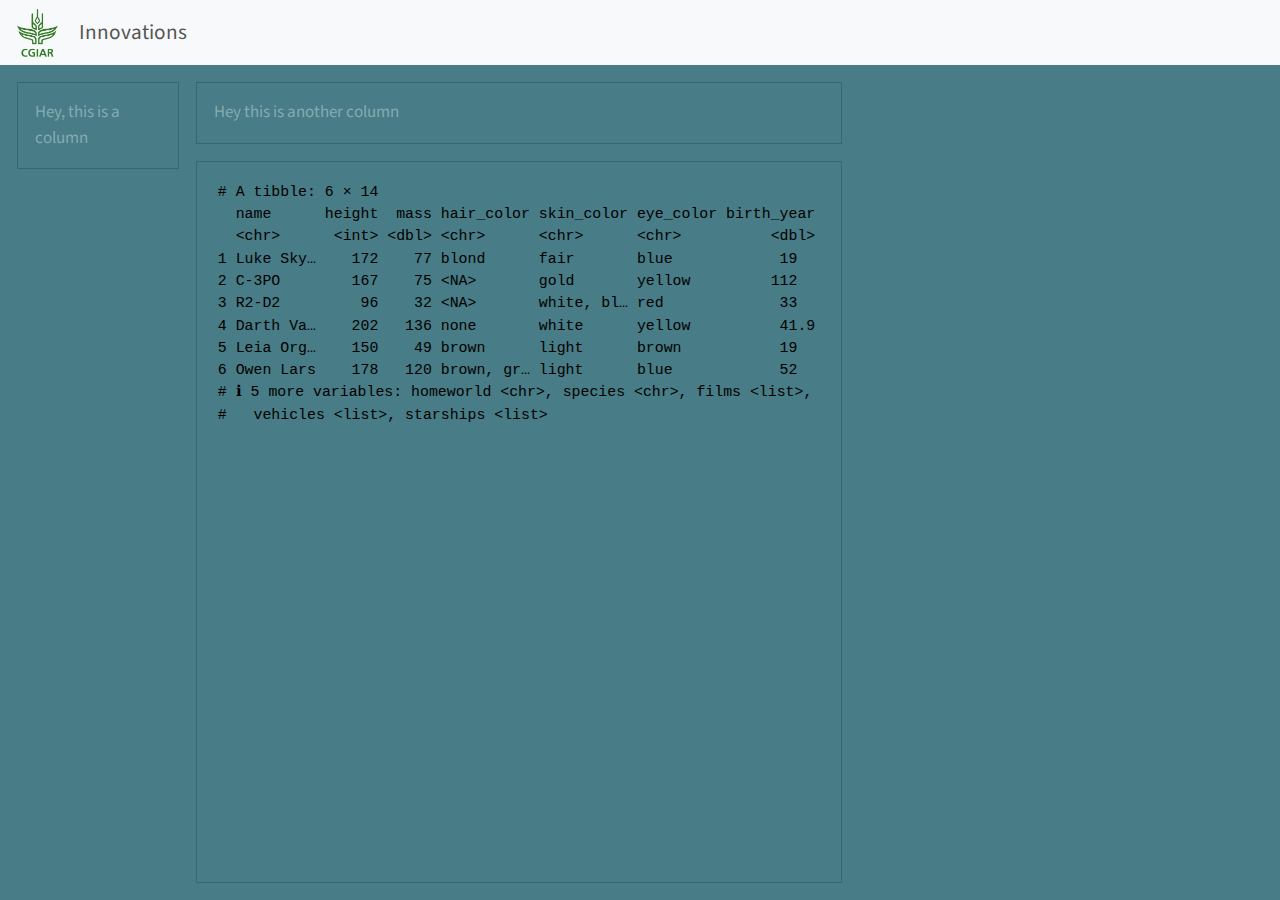
==== dashboard.html @ e95dbb56 "Built site for gh-pages" ====
<!DOCTYPE html>
<html xmlns="http://www.w3.org/1999/xhtml" lang="en" xml:lang="en"><head>

<meta charset="utf-8">
<meta name="generator" content="quarto-1.6.40">

<meta name="viewport" content="width=device-width, initial-scale=1.0, user-scalable=yes">


<title>Innovations – CGIAR Innovations at Scale</title>
<style>
code{white-space: pre-wrap;}
span.smallcaps{font-variant: small-caps;}
div.columns{display: flex; gap: min(4vw, 1.5em);}
div.column{flex: auto; overflow-x: auto;}
div.hanging-indent{margin-left: 1.5em; text-indent: -1.5em;}
ul.task-list{list-style: none;}
ul.task-list li input[type="checkbox"] {
  width: 0.8em;
  margin: 0 0.8em 0.2em -1em; /* quarto-specific, see https://github.com/quarto-dev/quarto-cli/issues/4556 */ 
  vertical-align: middle;
}
</style>


<script src="site_libs/quarto-nav/quarto-nav.js"></script>
<script src="site_libs/quarto-nav/headroom.min.js"></script>
<script src="site_libs/clipboard/clipboard.min.js"></script>
<script src="site_libs/quarto-search/autocomplete.umd.js"></script>
<script src="site_libs/quarto-search/fuse.min.js"></script>
<script src="site_libs/quarto-search/quarto-search.js"></script>
<meta name="quarto:offset" content="./">
<script src="site_libs/quarto-html/quarto.js"></script>
<script src="site_libs/quarto-html/popper.min.js"></script>
<script src="site_libs/quarto-html/tippy.umd.min.js"></script>
<script src="site_libs/quarto-html/anchor.min.js"></script>
<link href="site_libs/quarto-html/tippy.css" rel="stylesheet">
<link href="site_libs/quarto-html/quarto-syntax-highlighting-dark-8ea72dc5fed832574809a9c94082fbbb.css" rel="stylesheet" id="quarto-text-highlighting-styles">
<script src="site_libs/bootstrap/bootstrap.min.js"></script>
<link href="site_libs/bootstrap/bootstrap-icons.css" rel="stylesheet">
<link href="site_libs/bootstrap/bootstrap-771c8a60029a9d2891e4bfb65aa02daa.min.css" rel="stylesheet" append-hash="true" id="quarto-bootstrap" data-mode="dark">
<script src="site_libs/quarto-dashboard/quarto-dashboard.js"></script>
<script src="site_libs/quarto-dashboard/stickythead.js"></script>
<script src="site_libs/quarto-dashboard/datatables.min.js" kdttablesentinel="true"></script>
<script src="site_libs/quarto-dashboard/pdfmake.min.js" kdttablesentinel="true"></script>
<script src="site_libs/quarto-dashboard/vfs_fonts.js" kdttablesentinel="true"></script>
<script src="site_libs/quarto-dashboard/web-components.js" type="module"></script>
<script src="site_libs/quarto-dashboard/components.js"></script>
<link href="site_libs/quarto-dashboard/datatables.min.css" rel="stylesheet" kdttablesentinel="true">
<script id="quarto-search-options" type="application/json">{
  "location": "sidebar",
  "copy-button": false,
  "collapse-after": 3,
  "panel-placement": "start",
  "type": "textbox",
  "limit": 50,
  "keyboard-shortcut": [
    "f",
    "/",
    "s"
  ],
  "show-item-context": false,
  "language": {
    "search-no-results-text": "No results",
    "search-matching-documents-text": "matching documents",
    "search-copy-link-title": "Copy link to search",
    "search-hide-matches-text": "Hide additional matches",
    "search-more-match-text": "more match in this document",
    "search-more-matches-text": "more matches in this document",
    "search-clear-button-title": "Clear",
    "search-text-placeholder": "",
    "search-detached-cancel-button-title": "Cancel",
    "search-submit-button-title": "Submit",
    "search-label": "Search"
  }
}</script>


</head>

<body class="quarto-dashboard nav-sidebar dashboard-fill fullcontent">

<header id="quarto-dashboard-header">
<nav class="navbar navbar-expand-md slim" data-bs-theme="dark">
  <div class="navbar-container container-fluid">
    <button class="navbar-toggler hidden" type="button" data-bs-toggle="collapse" data-bs-target="#dashboard-collapse" aria-controls="dashboard-collapse" aria-expanded="false" aria-label="Toggle navigation">
      <span class="navbar-toggler-icon"></span>
    </button>    


    <div class="navbar-brand-container">       
    <a href="#"><img src="images/CGIAR.png" alt="" class="navbar-logo d-inline-block"></a>
      <div class="navbar-title">
        <div class="navbar-title-text"><a href="#">Innovations</a></div>
        
        
      </div>
    </div>
</div>
</nav>
</header>
<div id="quarto-search-results"></div>
<!-- content -->
<div id="quarto-content" class="quarto-container page-layout-custom quarto-dashboard-content bslib-gap-spacing html-fill-container bslib-page-fill">
<!-- sidebar -->
<!-- margin-sidebar -->
<!-- main -->

<div class="bslib-grid-item html-fill-item bslib-grid" data-layout="fill" style="display: grid; grid-template-columns: minmax(3em, 20fr) minmax(3em, 80fr) minmax(3em, 50fr);
grid-auto-rows: minmax(0, 1fr);">
<div class="bslib-grid" style="display: grid; grid-template-rows: minmax(3em, max-content); grid-auto-columns: minmax(0, 1fr);">
<div class="card bslib-card html-fill-container" data-fill="false" data-bslib-card-init="" data-require-bs-caller="card()" data-full-screen="false">
<div class="card-body html-fill-item html-fill-container">
<p>Hey, this is a column</p>
</div>
<bslib-tooltip placement="auto" bsoptions="[]" data-require-bs-version="5" data-require-bs-caller="tooltip()">
    <template>Expand</template>
    <span class="bslib-full-screen-enter badge rounded-pill">
        <svg xmlns="http://www.w3.org/2000/svg" viewbox="0 0 24 24" style="height:1em;width:1em;" aria-hidden="true" role="img"><path d="M20 5C20 4.4 19.6 4 19 4H13C12.4 4 12 3.6 12 3C12 2.4 12.4 2 13 2H21C21.6 2 22 2.4 22 3V11C22 11.6 21.6 12 21 12C20.4 12 20 11.6 20 11V5ZM4 19C4 19.6 4.4 20 5 20H11C11.6 20 12 20.4 12 21C12 21.6 11.6 22 11 22H3C2.4 22 2 21.6 2 21V13C2 12.4 2.4 12 3 12C3.6 12 4 12.4 4 13V19Z"></path></svg>
    </span>
</bslib-tooltip><script data-bslib-card-init="">bslib.Card.initializeAllCards();</script></div>
</div><div class="bslib-grid" style="display: grid; grid-template-rows: minmax(3em, max-content) minmax(3em, 1fr); grid-auto-columns: minmax(0, 1fr);">
<div class="card bslib-card html-fill-container" data-fill="false" data-bslib-card-init="" data-require-bs-caller="card()" data-full-screen="false">
<div class="card-body html-fill-item html-fill-container">
<p>Hey this is another column</p>
</div>
<bslib-tooltip placement="auto" bsoptions="[]" data-require-bs-version="5" data-require-bs-caller="tooltip()">
    <template>Expand</template>
    <span class="bslib-full-screen-enter badge rounded-pill">
        <svg xmlns="http://www.w3.org/2000/svg" viewbox="0 0 24 24" style="height:1em;width:1em;" aria-hidden="true" role="img"><path d="M20 5C20 4.4 19.6 4 19 4H13C12.4 4 12 3.6 12 3C12 2.4 12.4 2 13 2H21C21.6 2 22 2.4 22 3V11C22 11.6 21.6 12 21 12C20.4 12 20 11.6 20 11V5ZM4 19C4 19.6 4.4 20 5 20H11C11.6 20 12 20.4 12 21C12 21.6 11.6 22 11 22H3C2.4 22 2 21.6 2 21V13C2 12.4 2.4 12 3 12C3.6 12 4 12.4 4 13V19Z"></path></svg>
    </span>
</bslib-tooltip><script data-bslib-card-init="">bslib.Card.initializeAllCards();</script></div>
<div class="card cell bslib-card html-fill-container" data-bslib-card-init="" data-require-bs-caller="card()" data-full-screen="false">
<div class="card-body html-fill-item html-fill-container">
<div class="cell-output cell-output-stdout html-fill-item html-fill-container">
<pre><code># A tibble: 6 × 14
  name      height  mass hair_color skin_color eye_color birth_year sex   gender
  &lt;chr&gt;      &lt;int&gt; &lt;dbl&gt; &lt;chr&gt;      &lt;chr&gt;      &lt;chr&gt;          &lt;dbl&gt; &lt;chr&gt; &lt;chr&gt; 
1 Luke Sky…    172    77 blond      fair       blue            19   male  mascu…
2 C-3PO        167    75 &lt;NA&gt;       gold       yellow         112   none  mascu…
3 R2-D2         96    32 &lt;NA&gt;       white, bl… red             33   none  mascu…
4 Darth Va…    202   136 none       white      yellow          41.9 male  mascu…
5 Leia Org…    150    49 brown      light      brown           19   fema… femin…
6 Owen Lars    178   120 brown, gr… light      blue            52   male  mascu…
# ℹ 5 more variables: homeworld &lt;chr&gt;, species &lt;chr&gt;, films &lt;list&gt;,
#   vehicles &lt;list&gt;, starships &lt;list&gt;</code></pre>
</div>
</div>
<bslib-tooltip placement="auto" bsoptions="[]" data-require-bs-version="5" data-require-bs-caller="tooltip()">
    <template>Expand</template>
    <span class="bslib-full-screen-enter badge rounded-pill">
        <svg xmlns="http://www.w3.org/2000/svg" viewbox="0 0 24 24" style="height:1em;width:1em;" aria-hidden="true" role="img"><path d="M20 5C20 4.4 19.6 4 19 4H13C12.4 4 12 3.6 12 3C12 2.4 12.4 2 13 2H21C21.6 2 22 2.4 22 3V11C22 11.6 21.6 12 21 12C20.4 12 20 11.6 20 11V5ZM4 19C4 19.6 4.4 20 5 20H11C11.6 20 12 20.4 12 21C12 21.6 11.6 22 11 22H3C2.4 22 2 21.6 2 21V13C2 12.4 2.4 12 3 12C3.6 12 4 12.4 4 13V19Z"></path></svg>
    </span>
</bslib-tooltip><script data-bslib-card-init="">bslib.Card.initializeAllCards();</script></div>
</div><div class="bslib-grid" style="display: grid; grid-template-rows: ; grid-auto-columns: minmax(0, 1fr);">


<div id="3ade8a4a-fb1d-4a6c-8409-ac45482d5fc9" class="hidden">

</div>
</div>
</div>


<script id="quarto-html-after-body" type="application/javascript">
window.document.addEventListener("DOMContentLoaded", function (event) {
  const toggleBodyColorMode = (bsSheetEl) => {
    const mode = bsSheetEl.getAttribute("data-mode");
    const bodyEl = window.document.querySelector("body");
    if (mode === "dark") {
      bodyEl.classList.add("quarto-dark");
      bodyEl.classList.remove("quarto-light");
    } else {
      bodyEl.classList.add("quarto-light");
      bodyEl.classList.remove("quarto-dark");
    }
  }
  const toggleBodyColorPrimary = () => {
    const bsSheetEl = window.document.querySelector("link#quarto-bootstrap");
    if (bsSheetEl) {
      toggleBodyColorMode(bsSheetEl);
    }
  }
  toggleBodyColorPrimary();  
  const icon = "";
  const anchorJS = new window.AnchorJS();
  anchorJS.options = {
    placement: 'right',
    icon: icon
  };
  anchorJS.add('.anchored');
  const isCodeAnnotation = (el) => {
    for (const clz of el.classList) {
      if (clz.startsWith('code-annotation-')) {                     
        return true;
      }
    }
    return false;
  }
  const onCopySuccess = function(e) {
    // button target
    const button = e.trigger;
    // don't keep focus
    button.blur();
    // flash "checked"
    button.classList.add('code-copy-button-checked');
    var currentTitle = button.getAttribute("title");
    button.setAttribute("title", "Copied!");
    let tooltip;
    if (window.bootstrap) {
      button.setAttribute("data-bs-toggle", "tooltip");
      button.setAttribute("data-bs-placement", "left");
      button.setAttribute("data-bs-title", "Copied!");
      tooltip = new bootstrap.Tooltip(button, 
        { trigger: "manual", 
          customClass: "code-copy-button-tooltip",
          offset: [0, -8]});
      tooltip.show();    
    }
    setTimeout(function() {
      if (tooltip) {
        tooltip.hide();
        button.removeAttribute("data-bs-title");
        button.removeAttribute("data-bs-toggle");
        button.removeAttribute("data-bs-placement");
      }
      button.setAttribute("title", currentTitle);
      button.classList.remove('code-copy-button-checked');
    }, 1000);
    // clear code selection
    e.clearSelection();
  }
  const getTextToCopy = function(trigger) {
      const codeEl = trigger.previousElementSibling.cloneNode(true);
      for (const childEl of codeEl.children) {
        if (isCodeAnnotation(childEl)) {
          childEl.remove();
        }
      }
      return codeEl.innerText;
  }
  const clipboard = new window.ClipboardJS('.code-copy-button:not([data-in-quarto-modal])', {
    text: getTextToCopy
  });
  clipboard.on('success', onCopySuccess);
  if (window.document.getElementById('quarto-embedded-source-code-modal')) {
    const clipboardModal = new window.ClipboardJS('.code-copy-button[data-in-quarto-modal]', {
      text: getTextToCopy,
      container: window.document.getElementById('quarto-embedded-source-code-modal')
    });
    clipboardModal.on('success', onCopySuccess);
  }
    var localhostRegex = new RegExp(/^(?:http|https):\/\/localhost\:?[0-9]*\//);
    var mailtoRegex = new RegExp(/^mailto:/);
      var filterRegex = new RegExp("https:\/\/isabellarmonteiro\.github\.io\/bd_dashboard\/");
    var isInternal = (href) => {
        return filterRegex.test(href) || localhostRegex.test(href) || mailtoRegex.test(href);
    }
    // Inspect non-navigation links and adorn them if external
 	var links = window.document.querySelectorAll('a[href]:not(.nav-link):not(.navbar-brand):not(.toc-action):not(.sidebar-link):not(.sidebar-item-toggle):not(.pagination-link):not(.no-external):not([aria-hidden]):not(.dropdown-item):not(.quarto-navigation-tool):not(.about-link)');
    for (var i=0; i<links.length; i++) {
      const link = links[i];
      if (!isInternal(link.href)) {
        // undo the damage that might have been done by quarto-nav.js in the case of
        // links that we want to consider external
        if (link.dataset.originalHref !== undefined) {
          link.href = link.dataset.originalHref;
        }
      }
    }
  function tippyHover(el, contentFn, onTriggerFn, onUntriggerFn) {
    const config = {
      allowHTML: true,
      maxWidth: 500,
      delay: 100,
      arrow: false,
      appendTo: function(el) {
          return el.parentElement;
      },
      interactive: true,
      interactiveBorder: 10,
      theme: 'quarto',
      placement: 'bottom-start',
    };
    if (contentFn) {
      config.content = contentFn;
    }
    if (onTriggerFn) {
      config.onTrigger = onTriggerFn;
    }
    if (onUntriggerFn) {
      config.onUntrigger = onUntriggerFn;
    }
    window.tippy(el, config); 
  }
  const noterefs = window.document.querySelectorAll('a[role="doc-noteref"]');
  for (var i=0; i<noterefs.length; i++) {
    const ref = noterefs[i];
    tippyHover(ref, function() {
      // use id or data attribute instead here
      let href = ref.getAttribute('data-footnote-href') || ref.getAttribute('href');
      try { href = new URL(href).hash; } catch {}
      const id = href.replace(/^#\/?/, "");
      const note = window.document.getElementById(id);
      if (note) {
        return note.innerHTML;
      } else {
        return "";
      }
    });
  }
  const xrefs = window.document.querySelectorAll('a.quarto-xref');
  const processXRef = (id, note) => {
    // Strip column container classes
    const stripColumnClz = (el) => {
      el.classList.remove("page-full", "page-columns");
      if (el.children) {
        for (const child of el.children) {
          stripColumnClz(child);
        }
      }
    }
    stripColumnClz(note)
    if (id === null || id.startsWith('sec-')) {
      // Special case sections, only their first couple elements
      const container = document.createElement("div");
      if (note.children && note.children.length > 2) {
        container.appendChild(note.children[0].cloneNode(true));
        for (let i = 1; i < note.children.length; i++) {
          const child = note.children[i];
          if (child.tagName === "P" && child.innerText === "") {
            continue;
          } else {
            container.appendChild(child.cloneNode(true));
            break;
          }
        }
        if (window.Quarto?.typesetMath) {
          window.Quarto.typesetMath(container);
        }
        return container.innerHTML
      } else {
        if (window.Quarto?.typesetMath) {
          window.Quarto.typesetMath(note);
        }
        return note.innerHTML;
      }
    } else {
      // Remove any anchor links if they are present
      const anchorLink = note.querySelector('a.anchorjs-link');
      if (anchorLink) {
        anchorLink.remove();
      }
      if (window.Quarto?.typesetMath) {
        window.Quarto.typesetMath(note);
      }
      if (note.classList.contains("callout")) {
        return note.outerHTML;
      } else {
        return note.innerHTML;
      }
    }
  }
  for (var i=0; i<xrefs.length; i++) {
    const xref = xrefs[i];
    tippyHover(xref, undefined, function(instance) {
      instance.disable();
      let url = xref.getAttribute('href');
      let hash = undefined; 
      if (url.startsWith('#')) {
        hash = url;
      } else {
        try { hash = new URL(url).hash; } catch {}
      }
      if (hash) {
        const id = hash.replace(/^#\/?/, "");
        const note = window.document.getElementById(id);
        if (note !== null) {
          try {
            const html = processXRef(id, note.cloneNode(true));
            instance.setContent(html);
          } finally {
            instance.enable();
            instance.show();
          }
        } else {
          // See if we can fetch this
          fetch(url.split('#')[0])
          .then(res => res.text())
          .then(html => {
            const parser = new DOMParser();
            const htmlDoc = parser.parseFromString(html, "text/html");
            const note = htmlDoc.getElementById(id);
            if (note !== null) {
              const html = processXRef(id, note);
              instance.setContent(html);
            } 
          }).finally(() => {
            instance.enable();
            instance.show();
          });
        }
      } else {
        // See if we can fetch a full url (with no hash to target)
        // This is a special case and we should probably do some content thinning / targeting
        fetch(url)
        .then(res => res.text())
        .then(html => {
          const parser = new DOMParser();
          const htmlDoc = parser.parseFromString(html, "text/html");
          const note = htmlDoc.querySelector('main.content');
          if (note !== null) {
            // This should only happen for chapter cross references
            // (since there is no id in the URL)
            // remove the first header
            if (note.children.length > 0 && note.children[0].tagName === "HEADER") {
              note.children[0].remove();
            }
            const html = processXRef(null, note);
            instance.setContent(html);
          } 
        }).finally(() => {
          instance.enable();
          instance.show();
        });
      }
    }, function(instance) {
    });
  }
      let selectedAnnoteEl;
      const selectorForAnnotation = ( cell, annotation) => {
        let cellAttr = 'data-code-cell="' + cell + '"';
        let lineAttr = 'data-code-annotation="' +  annotation + '"';
        const selector = 'span[' + cellAttr + '][' + lineAttr + ']';
        return selector;
      }
      const selectCodeLines = (annoteEl) => {
        const doc = window.document;
        const targetCell = annoteEl.getAttribute("data-target-cell");
        const targetAnnotation = annoteEl.getAttribute("data-target-annotation");
        const annoteSpan = window.document.querySelector(selectorForAnnotation(targetCell, targetAnnotation));
        const lines = annoteSpan.getAttribute("data-code-lines").split(",");
        const lineIds = lines.map((line) => {
          return targetCell + "-" + line;
        })
        let top = null;
        let height = null;
        let parent = null;
        if (lineIds.length > 0) {
            //compute the position of the single el (top and bottom and make a div)
            const el = window.document.getElementById(lineIds[0]);
            top = el.offsetTop;
            height = el.offsetHeight;
            parent = el.parentElement.parentElement;
          if (lineIds.length > 1) {
            const lastEl = window.document.getElementById(lineIds[lineIds.length - 1]);
            const bottom = lastEl.offsetTop + lastEl.offsetHeight;
            height = bottom - top;
          }
          if (top !== null && height !== null && parent !== null) {
            // cook up a div (if necessary) and position it 
            let div = window.document.getElementById("code-annotation-line-highlight");
            if (div === null) {
              div = window.document.createElement("div");
              div.setAttribute("id", "code-annotation-line-highlight");
              div.style.position = 'absolute';
              parent.appendChild(div);
            }
            div.style.top = top - 2 + "px";
            div.style.height = height + 4 + "px";
            div.style.left = 0;
            let gutterDiv = window.document.getElementById("code-annotation-line-highlight-gutter");
            if (gutterDiv === null) {
              gutterDiv = window.document.createElement("div");
              gutterDiv.setAttribute("id", "code-annotation-line-highlight-gutter");
              gutterDiv.style.position = 'absolute';
              const codeCell = window.document.getElementById(targetCell);
              const gutter = codeCell.querySelector('.code-annotation-gutter');
              gutter.appendChild(gutterDiv);
            }
            gutterDiv.style.top = top - 2 + "px";
            gutterDiv.style.height = height + 4 + "px";
          }
          selectedAnnoteEl = annoteEl;
        }
      };
      const unselectCodeLines = () => {
        const elementsIds = ["code-annotation-line-highlight", "code-annotation-line-highlight-gutter"];
        elementsIds.forEach((elId) => {
          const div = window.document.getElementById(elId);
          if (div) {
            div.remove();
          }
        });
        selectedAnnoteEl = undefined;
      };
        // Handle positioning of the toggle
    window.addEventListener(
      "resize",
      throttle(() => {
        elRect = undefined;
        if (selectedAnnoteEl) {
          selectCodeLines(selectedAnnoteEl);
        }
      }, 10)
    );
    function throttle(fn, ms) {
    let throttle = false;
    let timer;
      return (...args) => {
        if(!throttle) { // first call gets through
            fn.apply(this, args);
            throttle = true;
        } else { // all the others get throttled
            if(timer) clearTimeout(timer); // cancel #2
            timer = setTimeout(() => {
              fn.apply(this, args);
              timer = throttle = false;
            }, ms);
        }
      };
    }
      // Attach click handler to the DT
      const annoteDls = window.document.querySelectorAll('dt[data-target-cell]');
      for (const annoteDlNode of annoteDls) {
        annoteDlNode.addEventListener('click', (event) => {
          const clickedEl = event.target;
          if (clickedEl !== selectedAnnoteEl) {
            unselectCodeLines();
            const activeEl = window.document.querySelector('dt[data-target-cell].code-annotation-active');
            if (activeEl) {
              activeEl.classList.remove('code-annotation-active');
            }
            selectCodeLines(clickedEl);
            clickedEl.classList.add('code-annotation-active');
          } else {
            // Unselect the line
            unselectCodeLines();
            clickedEl.classList.remove('code-annotation-active');
          }
        });
      }
  const findCites = (el) => {
    const parentEl = el.parentElement;
    if (parentEl) {
      const cites = parentEl.dataset.cites;
      if (cites) {
        return {
          el,
          cites: cites.split(' ')
        };
      } else {
        return findCites(el.parentElement)
      }
    } else {
      return undefined;
    }
  };
  var bibliorefs = window.document.querySelectorAll('a[role="doc-biblioref"]');
  for (var i=0; i<bibliorefs.length; i++) {
    const ref = bibliorefs[i];
    const citeInfo = findCites(ref);
    if (citeInfo) {
      tippyHover(citeInfo.el, function() {
        var popup = window.document.createElement('div');
        citeInfo.cites.forEach(function(cite) {
          var citeDiv = window.document.createElement('div');
          citeDiv.classList.add('hanging-indent');
          citeDiv.classList.add('csl-entry');
          var biblioDiv = window.document.getElementById('ref-' + cite);
          if (biblioDiv) {
            citeDiv.innerHTML = biblioDiv.innerHTML;
          }
          popup.appendChild(citeDiv);
        });
        return popup.innerHTML;
      });
    }
  }
});
</script>
</div> <!-- /content -->

<script type="application/javascript">
window.document.addEventListener("DOMContentLoaded", function (_event) {
  if (window.bslib.Card) {
    window.bslib.Card.initializeAllCards();
  }
}); 
</script>
  



</body></html>
---- site_libs/quarto-html/tippy.css ----
.tippy-box[data-animation=fade][data-state=hidden]{opacity:0}[data-tippy-root]{max-width:calc(100vw - 10px)}.tippy-box{position:relative;background-color:#333;color:#fff;border-radius:4px;font-size:14px;line-height:1.4;white-space:normal;outline:0;transition-property:transform,visibility,opacity}.tippy-box[data-placement^=top]>.tippy-arrow{bottom:0}.tippy-box[data-placement^=top]>.tippy-arrow:before{bottom:-7px;left:0;border-width:8px 8px 0;border-top-color:initial;transform-origin:center top}.tippy-box[data-placement^=bottom]>.tippy-arrow{top:0}.tippy-box[data-placement^=bottom]>.tippy-arrow:before{top:-7px;left:0;border-width:0 8px 8px;border-bottom-color:initial;transform-origin:center bottom}.tippy-box[data-placement^=left]>.tippy-arrow{right:0}.tippy-box[data-placement^=left]>.tippy-arrow:before{border-width:8px 0 8px 8px;border-left-color:initial;right:-7px;transform-origin:center left}.tippy-box[data-placement^=right]>.tippy-arrow{left:0}.tippy-box[data-placement^=right]>.tippy-arrow:before{left:-7px;border-width:8px 8px 8px 0;border-right-color:initial;transform-origin:center right}.tippy-box[data-inertia][data-state=visible]{transition-timing-function:cubic-bezier(.54,1.5,.38,1.11)}.tippy-arrow{width:16px;height:16px;color:#333}.tippy-arrow:before{content:"";position:absolute;border-color:transparent;border-style:solid}.tippy-content{position:relative;padding:5px 9px;z-index:1}
---- site_libs/quarto-html/quarto-syntax-highlighting-dark-8ea72dc5fed832574809a9c94082fbbb.css ----
/* quarto syntax highlight colors */
:root {
  --quarto-hl-al-color: #f07178;
  --quarto-hl-an-color: #d4d0ab;
  --quarto-hl-at-color: #00e0e0;
  --quarto-hl-bn-color: #d4d0ab;
  --quarto-hl-bu-color: #abe338;
  --quarto-hl-ch-color: #abe338;
  --quarto-hl-co-color: #f8f8f2;
  --quarto-hl-cv-color: #ffd700;
  --quarto-hl-cn-color: #ffd700;
  --quarto-hl-cf-color: #ffa07a;
  --quarto-hl-dt-color: #ffa07a;
  --quarto-hl-dv-color: #d4d0ab;
  --quarto-hl-do-color: #f8f8f2;
  --quarto-hl-er-color: #f07178;
  --quarto-hl-ex-color: #00e0e0;
  --quarto-hl-fl-color: #d4d0ab;
  --quarto-hl-fu-color: #ffa07a;
  --quarto-hl-im-color: #abe338;
  --quarto-hl-in-color: #d4d0ab;
  --quarto-hl-kw-color: #ffa07a;
  --quarto-hl-op-color: #ffa07a;
  --quarto-hl-ot-color: #00e0e0;
  --quarto-hl-pp-color: #dcc6e0;
  --quarto-hl-re-color: #00e0e0;
  --quarto-hl-sc-color: #abe338;
  --quarto-hl-ss-color: #abe338;
  --quarto-hl-st-color: #abe338;
  --quarto-hl-va-color: #00e0e0;
  --quarto-hl-vs-color: #abe338;
  --quarto-hl-wa-color: #dcc6e0;
}

/* other quarto variables */
:root {
  --quarto-font-monospace: SFMono-Regular, Menlo, Monaco, Consolas, "Liberation Mono", "Courier New", monospace;
}

code span.al {
  background-color: #2a0f15;
  font-weight: bold;
  color: #f07178;
}

code span.an {
  color: #d4d0ab;
}

code span.at {
  color: #00e0e0;
}

code span.bn {
  color: #d4d0ab;
}

code span.bu {
  color: #abe338;
}

code span.ch {
  color: #abe338;
}

code span.co {
  font-style: italic;
  color: #f8f8f2;
}

code span.cv {
  color: #ffd700;
}

code span.cn {
  color: #ffd700;
}

code span.cf {
  font-weight: bold;
  color: #ffa07a;
}

code span.dt {
  color: #ffa07a;
}

code span.dv {
  color: #d4d0ab;
}

code span.do {
  color: #f8f8f2;
}

code span.er {
  color: #f07178;
  text-decoration: underline;
}

code span.ex {
  font-weight: bold;
  color: #00e0e0;
}

code span.fl {
  color: #d4d0ab;
}

code span.fu {
  color: #ffa07a;
}

code span.im {
  color: #abe338;
}

code span.in {
  color: #d4d0ab;
}

code span.kw {
  font-weight: bold;
  color: #ffa07a;
}

pre > code.sourceCode > span {
  color: #f8f8f2;
}

code span {
  color: #f8f8f2;
}

code.sourceCode > span {
  color: #f8f8f2;
}

div.sourceCode,
div.sourceCode pre.sourceCode {
  color: #f8f8f2;
}

code span.op {
  color: #ffa07a;
}

code span.ot {
  color: #00e0e0;
}

code span.pp {
  color: #dcc6e0;
}

code span.re {
  background-color: #f8f8f2;
  color: #00e0e0;
}

code span.sc {
  color: #abe338;
}

code span.ss {
  color: #abe338;
}

code span.st {
  color: #abe338;
}

code span.va {
  color: #00e0e0;
}

code span.vs {
  color: #abe338;
}

code span.wa {
  color: #dcc6e0;
}

.prevent-inlining {
  content: "</";
}

/*# sourceMappingURL=74548907a2aa49896d8738a3cf5e8124.css.map */
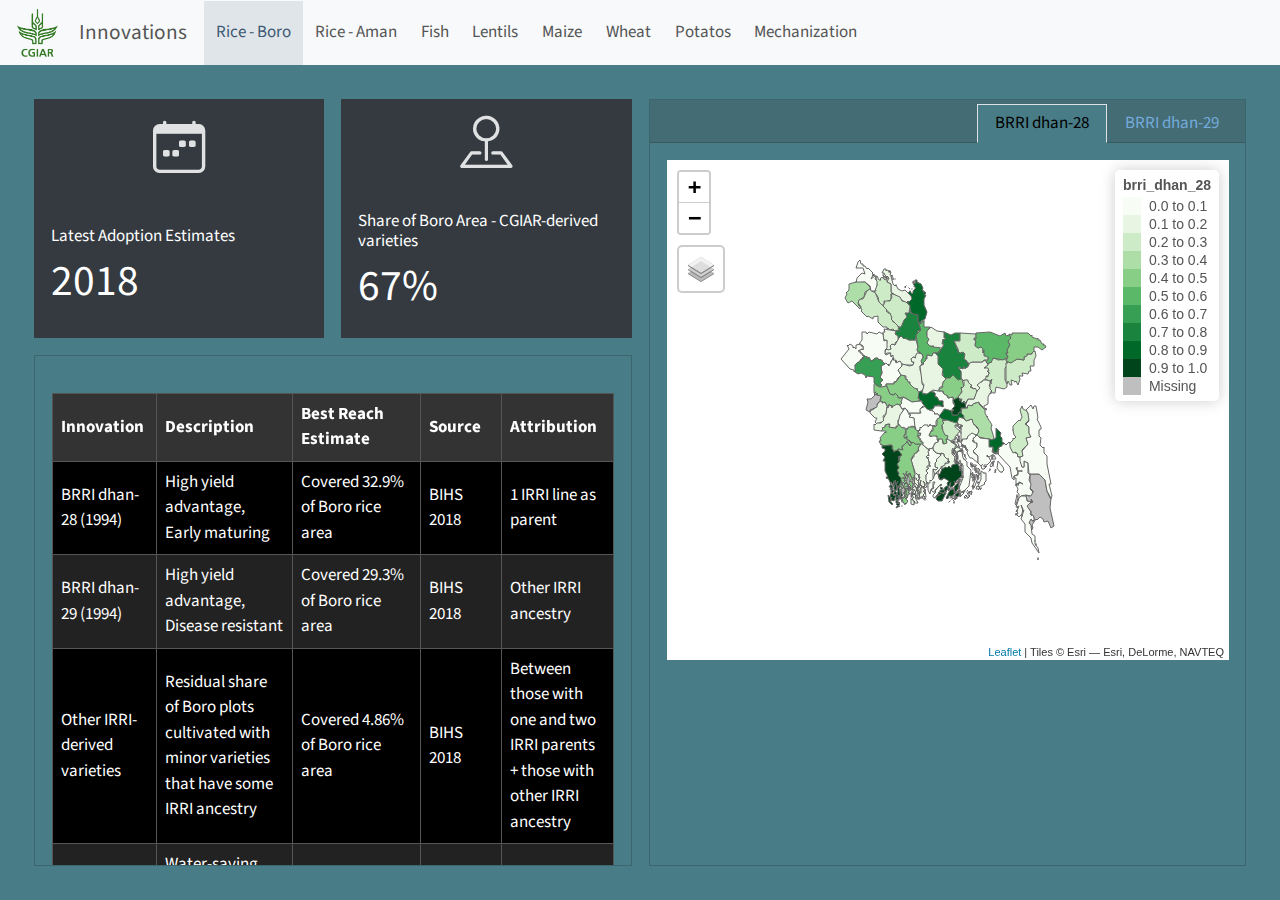
==== commit 7366e955: "Built site for gh-pages" ====
--- a/dashboard.html
+++ b/dashboard.html
@@ -83,7 +83,7 @@
 <header id="quarto-dashboard-header">
 <nav class="navbar navbar-expand-md slim" data-bs-theme="dark">
   <div class="navbar-container container-fluid">
-    <button class="navbar-toggler hidden" type="button" data-bs-toggle="collapse" data-bs-target="#dashboard-collapse" aria-controls="dashboard-collapse" aria-expanded="false" aria-label="Toggle navigation">
+    <button class="navbar-toggler" type="button" data-bs-toggle="collapse" data-bs-target="#dashboard-collapse" aria-controls="dashboard-collapse" aria-expanded="false" aria-label="Toggle navigation">
       <span class="navbar-toggler-icon"></span>
     </button>    
 
@@ -96,22 +96,189 @@
         
       </div>
     </div>
-</div>
+<div id="dashboard-collapse" class="navbar-collapse collapse"><ul class="navbar-nav navbar-nav-scroll me-auto" role="tablist"><li class="nav-item" role="presentation"><a id="tab-rice---boro" class="nav-link active" data-bs-toggle="tab" role="tab" data-bs-target="#rice---boro" data-scrolling="false" href="#rice---boro" aria-controls="rice---boro" aria-selected="true"><span class="nav-link-text">Rice - Boro</span></a></li><li class="nav-item" role="presentation"><a id="tab-rice---aman" class="nav-link" data-bs-toggle="tab" role="tab" data-bs-target="#rice---aman" data-scrolling="false" href="#rice---aman" aria-controls="rice---aman" aria-selected="false"><span class="nav-link-text">Rice - Aman</span></a></li><li class="nav-item" role="presentation"><a id="tab-fish" class="nav-link" data-bs-toggle="tab" role="tab" data-bs-target="#fish" data-scrolling="false" href="#fish" aria-controls="fish" aria-selected="false"><span class="nav-link-text">Fish</span></a></li><li class="nav-item" role="presentation"><a id="tab-lentils" class="nav-link" data-bs-toggle="tab" role="tab" data-bs-target="#lentils" data-scrolling="false" href="#lentils" aria-controls="lentils" aria-selected="false"><span class="nav-link-text">Lentils</span></a></li><li class="nav-item" role="presentation"><a id="tab-maize" class="nav-link" data-bs-toggle="tab" role="tab" data-bs-target="#maize" data-scrolling="false" href="#maize" aria-controls="maize" aria-selected="false"><span class="nav-link-text">Maize</span></a></li><li class="nav-item" role="presentation"><a id="tab-wheat" class="nav-link" data-bs-toggle="tab" role="tab" data-bs-target="#wheat" data-scrolling="false" href="#wheat" aria-controls="wheat" aria-selected="false"><span class="nav-link-text">Wheat</span></a></li><li class="nav-item" role="presentation"><a id="tab-potatos" class="nav-link" data-bs-toggle="tab" role="tab" data-bs-target="#potatos" data-scrolling="false" href="#potatos" aria-controls="potatos" aria-selected="false"><span class="nav-link-text">Potatos</span></a></li><li class="nav-item" role="presentation"><a id="tab-mechanization" class="nav-link" data-bs-toggle="tab" role="tab" data-bs-target="#mechanization" data-scrolling="false" href="#mechanization" aria-controls="mechanization" aria-selected="false"><span class="nav-link-text">Mechanization</span></a></li></ul></div></div>
 </nav>
 </header>
 <div id="quarto-search-results"></div>
 <!-- content -->
-<div id="quarto-content" class="quarto-container page-layout-custom quarto-dashboard-content bslib-gap-spacing html-fill-container bslib-page-fill">
+<div id="quarto-content" class="quarto-container page-layout-custom quarto-dashboard-content bslib-gap-spacing html-fill-container bslib-page-fill quarto-dashboard-pages">
 <!-- sidebar -->
 <!-- margin-sidebar -->
 <!-- main -->
 
-<div class="bslib-grid-item html-fill-item bslib-grid" data-layout="fill" style="display: grid; grid-template-columns: minmax(3em, 20fr) minmax(3em, 80fr) minmax(3em, 50fr);
+<div class="bslib-grid-item html-fill-item tab-content bslib-grid" data-layout="fill" style="display: grid; grid-template-columns: minmax(3em, 1fr);
 grid-auto-rows: minmax(0, 1fr);">
-<div class="bslib-grid" style="display: grid; grid-template-rows: minmax(3em, max-content); grid-auto-columns: minmax(0, 1fr);">
-<div class="card bslib-card html-fill-container" data-fill="false" data-bslib-card-init="" data-require-bs-caller="card()" data-full-screen="false">
+<div id="rice---boro" class="dashboard-page tab-pane show active html-fill-item html-fill-container" data-orientation="columns" aria-labelledby="tab-rice---boro">
+<div class="html-fill-item html-fill-container bslib-grid" style="display: grid; grid-template-columns: minmax(3em, 1fr) minmax(3em, 1fr);
+grid-auto-rows: minmax(0, 1fr);">
+<div class="html-fill-item html-fill-container bslib-grid" style="display: grid; grid-template-rows: minmax(3em, max-content) minmax(3em, max-content); grid-auto-columns: minmax(0, 1fr);">
+<div class="html-fill-item html-fill-container bslib-grid" style="display: grid; grid-template-columns: minmax(3em, 1fr) minmax(3em, 1fr);
+grid-auto-rows: minmax(0, 1fr);">
+<div class="card valuebox cell html-fill-item html-fill-container bslib-card bslib-value-box bg-dark showcase-left-center" data-bslib-card-init="" data-require-bs-caller="card()">
 <div class="card-body html-fill-item html-fill-container">
-<p>Hey, this is a column</p>
+<div data-icon="calendar-week" class="html-fill-item html-fill-container value-box-grid">
+<div class="value-box-showcase html-fill-item html-fill-container">
+
+<i class="bi bi-calendar-week"></i></div>
+<div class="value-box-area">
+<p class="value-box-title">
+Latest Adoption Estimates
+</p>
+<p class="value-box-value">
+2018
+</p>
+</div>
+</div>
+</div>
+<script data-bslib-card-init="">bslib.Card.initializeAllCards();</script></div><div class="card valuebox cell html-fill-item html-fill-container bslib-card bslib-value-box bg-dark showcase-left-center" data-bslib-card-init="" data-require-bs-caller="card()">
+<div class="card-body html-fill-item html-fill-container">
+<div data-icon="pin-map" class="html-fill-item html-fill-container value-box-grid">
+<div class="value-box-showcase html-fill-item html-fill-container">
+
+<i class="bi bi-pin-map"></i></div>
+<div class="value-box-area">
+<p class="value-box-title">
+Share of Boro Area - CGIAR-derived varieties
+</p>
+<p class="value-box-value">
+67%
+</p>
+</div>
+</div>
+</div>
+<script data-bslib-card-init="">bslib.Card.initializeAllCards();</script></div>
+</div>
+<div class="html-fill-item html-fill-container bslib-grid" style="display: grid; grid-template-columns: minmax(3em, 1fr);
+grid-auto-rows: minmax(0, 1fr);">
+<div class="card html-fill-item html-fill-container bslib-card" data-fill="false" data-bslib-card-init="" data-require-bs-caller="card()" data-full-screen="false">
+<div class="card-body html-fill-item html-fill-container">
+<style>
+/* Custom Table Styling */
+.custom-table {
+  background-color: black; /* Black background */
+  border-collapse: collapse;
+  width: 100%;
+  margin: 20px 0;
+  font-size: 1rem;
+  color: white; /* White text */
+}
+
+.custom-table th {
+  background-color: #333; /* Dark gray for header */
+  color: white;
+  text-align: left;
+  padding: 8px;
+}
+
+.custom-table th, .custom-table td {
+  border: 1px solid #555; /* Dark gray border */
+  padding: 8px;
+}
+
+.custom-table tr:nth-child(even) {
+  background-color: #222; /* Slightly lighter black for alternating rows */
+}
+
+.custom-table tr:hover {
+  background-color: #444; /* Dark gray highlight on hover */
+}
+</style>
+<table class="custom-table">
+<caption style="color: white; font-weight: bold;">
+<ul>
+<li>This survey is non-representative. Furthermore, the North-western region of Bangladesh is very drought prone, and was therefore the target of AWD dissemination throughout the years. Adoption rates are therefore likely to be overestimated by these figures.
+</li></ul></caption>
+<thead>
+<tr>
+<th>
+Innovation
+</th>
+<th>
+Description
+</th>
+<th>
+Best Reach Estimate
+</th>
+<th>
+Source
+</th>
+<th>
+Attribution
+</th>
+</tr>
+</thead>
+<tbody>
+<tr>
+<td>
+BRRI dhan-28 (1994)
+</td>
+<td>
+High yield advantage, Early maturing
+</td>
+<td>
+Covered 32.9% of Boro rice area
+</td>
+<td>
+BIHS 2018
+</td>
+<td>
+1 IRRI line as parent
+</td>
+</tr>
+<tr>
+<td>
+BRRI dhan-29 (1994)
+</td>
+<td>
+High yield advantage, Disease resistant
+</td>
+<td>
+Covered 29.3% of Boro rice area
+</td>
+<td>
+BIHS 2018
+</td>
+<td>
+Other IRRI ancestry
+</td>
+</tr>
+<tr>
+<td>
+Other IRRI-derived varieties
+</td>
+<td>
+Residual share of Boro plots cultivated with minor varieties that have some IRRI ancestry
+</td>
+<td>
+Covered 4.86% of Boro rice area
+</td>
+<td>
+BIHS 2018
+</td>
+<td>
+Between those with one and two IRRI parents<br>+ those with other IRRI ancestry
+</td>
+</tr>
+<tr>
+<td>
+Alternate Wetting and Drying
+</td>
+<td>
+Water-saving irrigation technique where rice fields are periodically flooded and allowed to dry, reducing water usage while maintaining crop yields.
+</td>
+<td>
+In a sample of farmers in north-western Bangladesh, 21.3 % farm households had adopted AWD during the Boro season *
+</td>
+<td>
+<a href="https://www.sciencedirect.com/science/article/pii/S026483771931868X#:~:text=However%2C%20AWD%20adoption%20in%20Bangladesh,diffusion%20of%20water%2Dsaving%20technologies." target="_blank">Alauddin et al, 2020</a>
+</td>
+<td>
+Between those with one and two IRRI parents<br>+ those with other IRRI ancestry
+</td>
+</tr>
+</tbody>
+</table>
+
 </div>
 <bslib-tooltip placement="auto" bsoptions="[]" data-require-bs-version="5" data-require-bs-caller="tooltip()">
     <template>Expand</template>
@@ -119,44 +286,50 @@
         <svg xmlns="http://www.w3.org/2000/svg" viewbox="0 0 24 24" style="height:1em;width:1em;" aria-hidden="true" role="img"><path d="M20 5C20 4.4 19.6 4 19 4H13C12.4 4 12 3.6 12 3C12 2.4 12.4 2 13 2H21C21.6 2 22 2.4 22 3V11C22 11.6 21.6 12 21 12C20.4 12 20 11.6 20 11V5ZM4 19C4 19.6 4.4 20 5 20H11C11.6 20 12 20.4 12 21C12 21.6 11.6 22 11 22H3C2.4 22 2 21.6 2 21V13C2 12.4 2.4 12 3 12C3.6 12 4 12.4 4 13V19Z"></path></svg>
     </span>
 </bslib-tooltip><script data-bslib-card-init="">bslib.Card.initializeAllCards();</script></div>
-</div><div class="bslib-grid" style="display: grid; grid-template-rows: minmax(3em, max-content) minmax(3em, 1fr); grid-auto-columns: minmax(0, 1fr);">
-<div class="card bslib-card html-fill-container" data-fill="false" data-bslib-card-init="" data-require-bs-caller="card()" data-full-screen="false">
-<div class="card-body html-fill-item html-fill-container">
-<p>Hey this is another column</p>
-</div>
-<bslib-tooltip placement="auto" bsoptions="[]" data-require-bs-version="5" data-require-bs-caller="tooltip()">
+</div>
+</div><div class="html-fill-item html-fill-container bslib-grid" style="display: grid; grid-template-rows: minmax(3em, 1fr); grid-auto-columns: minmax(0, 1fr);">
+<div class="card tabset html-fill-item html-fill-container bslib-card" data-bslib-card-init="" data-require-bs-caller="card()" data-full-screen="false">
+<div class="card-header bslib-navs-card-title"><div class="card-title"><span style="display: inline">
+
+</span></div><ul class="nav nav-tabs card-header-tabs" role="tablist" data-tabsetid="card-tabset-4"><li class="nav-item" role="presentation"><a href="#card-tabset-4-1" role="tab" data-toggle="tab" data-bs-toggle="tab" data-value="BRRI dhan-28" aria-selected="true" class="nav-link active">BRRI dhan-28</a></li><li class="nav-item" role="presentation"><a href="#card-tabset-4-2" role="tab" data-toggle="tab" data-bs-toggle="tab" data-value="BRRI dhan-29" aria-selected="false" class="nav-link">BRRI dhan-29</a></li></ul></div>
+
+
+<div class="tab-content html-fill-item html-fill-container" data-tabset-id="card-tabset-4"><div class="tab-pane active show html-fill-item html-fill-container" role="tabpanel" id="card-tabset-4-1"><div class="card-body html-fill-item html-fill-container" data-title="BRRI dhan-28">
+<div class="html-fill-item html-fill-container bslib-grid" style="display: grid; grid-template-columns: minmax(3em, 1fr);
+grid-auto-rows: minmax(0, 1fr);">
+<iframe src="images/brri_28.html" width="100%" height="500px" style="border: none;"></iframe>
+</div>
+</div></div><div class="tab-pane html-fill-item html-fill-container" role="tabpanel" id="card-tabset-4-2"><div class="card-body html-fill-item html-fill-container" data-title="BRRI dhan-29">
+<div class="html-fill-item html-fill-container bslib-grid" style="display: grid; grid-template-columns: minmax(3em, 1fr);
+grid-auto-rows: minmax(0, 1fr);">
+<iframe src="images/brri_29.html" width="100%" height="500px" style="border: none;"></iframe>
+</div>
+</div></div></div><bslib-tooltip placement="auto" bsoptions="[]" data-require-bs-version="5" data-require-bs-caller="tooltip()">
     <template>Expand</template>
     <span class="bslib-full-screen-enter badge rounded-pill">
         <svg xmlns="http://www.w3.org/2000/svg" viewbox="0 0 24 24" style="height:1em;width:1em;" aria-hidden="true" role="img"><path d="M20 5C20 4.4 19.6 4 19 4H13C12.4 4 12 3.6 12 3C12 2.4 12.4 2 13 2H21C21.6 2 22 2.4 22 3V11C22 11.6 21.6 12 21 12C20.4 12 20 11.6 20 11V5ZM4 19C4 19.6 4.4 20 5 20H11C11.6 20 12 20.4 12 21C12 21.6 11.6 22 11 22H3C2.4 22 2 21.6 2 21V13C2 12.4 2.4 12 3 12C3.6 12 4 12.4 4 13V19Z"></path></svg>
     </span>
 </bslib-tooltip><script data-bslib-card-init="">bslib.Card.initializeAllCards();</script></div>
-<div class="card cell bslib-card html-fill-container" data-bslib-card-init="" data-require-bs-caller="card()" data-full-screen="false">
-<div class="card-body html-fill-item html-fill-container">
-<div class="cell-output cell-output-stdout html-fill-item html-fill-container">
-<pre><code># A tibble: 6 × 14
-  name      height  mass hair_color skin_color eye_color birth_year sex   gender
-  &lt;chr&gt;      &lt;int&gt; &lt;dbl&gt; &lt;chr&gt;      &lt;chr&gt;      &lt;chr&gt;          &lt;dbl&gt; &lt;chr&gt; &lt;chr&gt; 
-1 Luke Sky…    172    77 blond      fair       blue            19   male  mascu…
-2 C-3PO        167    75 &lt;NA&gt;       gold       yellow         112   none  mascu…
-3 R2-D2         96    32 &lt;NA&gt;       white, bl… red             33   none  mascu…
-4 Darth Va…    202   136 none       white      yellow          41.9 male  mascu…
-5 Leia Org…    150    49 brown      light      brown           19   fema… femin…
-6 Owen Lars    178   120 brown, gr… light      blue            52   male  mascu…
-# ℹ 5 more variables: homeworld &lt;chr&gt;, species &lt;chr&gt;, films &lt;list&gt;,
-#   vehicles &lt;list&gt;, starships &lt;list&gt;</code></pre>
-</div>
-</div>
-<bslib-tooltip placement="auto" bsoptions="[]" data-require-bs-version="5" data-require-bs-caller="tooltip()">
-    <template>Expand</template>
-    <span class="bslib-full-screen-enter badge rounded-pill">
-        <svg xmlns="http://www.w3.org/2000/svg" viewbox="0 0 24 24" style="height:1em;width:1em;" aria-hidden="true" role="img"><path d="M20 5C20 4.4 19.6 4 19 4H13C12.4 4 12 3.6 12 3C12 2.4 12.4 2 13 2H21C21.6 2 22 2.4 22 3V11C22 11.6 21.6 12 21 12C20.4 12 20 11.6 20 11V5ZM4 19C4 19.6 4.4 20 5 20H11C11.6 20 12 20.4 12 21C12 21.6 11.6 22 11 22H3C2.4 22 2 21.6 2 21V13C2 12.4 2.4 12 3 12C3.6 12 4 12.4 4 13V19Z"></path></svg>
-    </span>
-</bslib-tooltip><script data-bslib-card-init="">bslib.Card.initializeAllCards();</script></div>
-</div><div class="bslib-grid" style="display: grid; grid-template-rows: ; grid-auto-columns: minmax(0, 1fr);">
-
-
-<div id="3ade8a4a-fb1d-4a6c-8409-ac45482d5fc9" class="hidden">
-
+</div>
+</div>
+</div><div id="rice---aman" class="dashboard-page tab-pane grid-skip html-fill-item html-fill-container" data-orientation="columns" aria-labelledby="tab-rice---aman">
+
+</div><div id="fish" class="dashboard-page tab-pane grid-skip html-fill-item html-fill-container" data-orientation="columns" aria-labelledby="tab-fish">
+
+</div><div id="lentils" class="dashboard-page tab-pane grid-skip html-fill-item html-fill-container" data-orientation="columns" aria-labelledby="tab-lentils">
+
+</div><div id="maize" class="dashboard-page tab-pane grid-skip html-fill-item html-fill-container" data-orientation="columns" aria-labelledby="tab-maize">
+
+</div><div id="wheat" class="dashboard-page tab-pane grid-skip html-fill-item html-fill-container" data-orientation="columns" aria-labelledby="tab-wheat">
+
+</div><div id="potatos" class="dashboard-page tab-pane grid-skip html-fill-item html-fill-container" data-orientation="columns" aria-labelledby="tab-potatos">
+
+</div><div id="mechanization" class="dashboard-page tab-pane grid-skip html-fill-item html-fill-container" data-orientation="columns" aria-labelledby="tab-mechanization">
+<div class="html-fill-item html-fill-container bslib-grid" style="display: grid; grid-template-columns: ;
+grid-auto-rows: minmax(0, 1fr);">
+<div id="3ade8a4a-fb1d-4a6c-8409-ac45482d5fc9" class="hidden html-fill-item html-fill-container">
+
+</div>
 </div>
 </div>
 </div>
